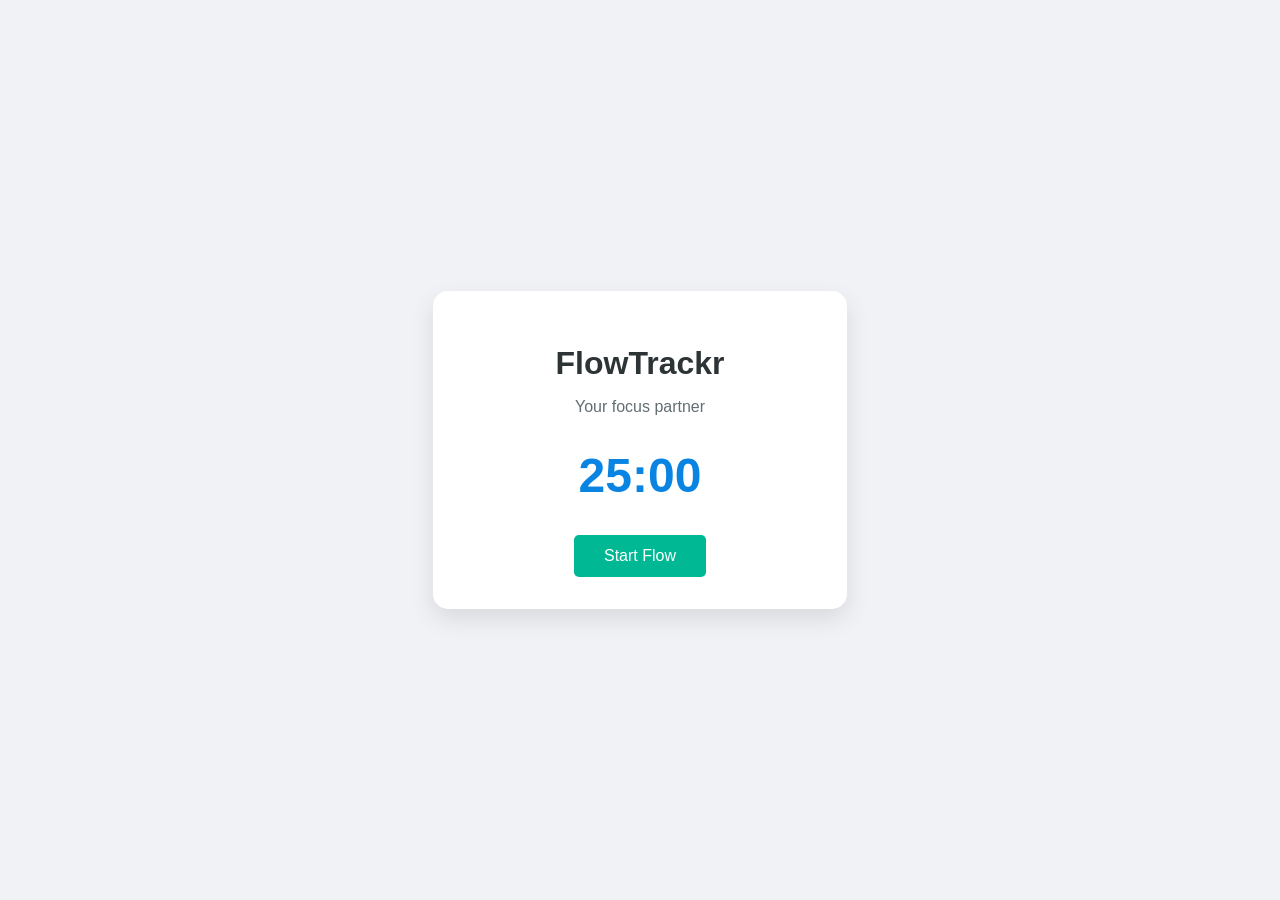
==== index.html @ 6d38076c "Add initial HTML structure for FlowTrackr" ====
<!DOCTYPE html>
<html lang="en">
<head>
    <meta charset="UTF-8">
    <meta name="viewport" content="width=device-width, initial-scale=1.0">
    <title>FlowTrackr | Stay in the Zone</title>
    <style>
        /* This is the CSS to make it look pretty */
        body {
            font-family: 'Segoe UI', Tahoma, Geneva, Verdana, sans-serif;
            background-color: #f0f2f5;
            display: flex;
            justify-content: center;
            align-items: center;
            height: 100vh;
            margin: 0;
        }
        .container {
            background-color: white;
            padding: 2rem;
            border-radius: 15px;
            box-shadow: 0 10px 25px rgba(0,0,0,0.1);
            text-align: center;
            width: 350px;
        }
        h1 { color: #2d3436; margin-bottom: 0.5rem; }
        p { color: #636e72; margin-bottom: 2rem; }
        .timer-display {
            font-size: 3rem;
            font-weight: bold;
            color: #0984e3;
            margin-bottom: 2rem;
        }
        .btn {
            background-color: #00b894;
            color: white;
            border: none;
            padding: 12px 30px;
            border-radius: 5px;
            font-size: 1rem;
            cursor: pointer;
            transition: background 0.3s;
        }
        .btn:hover { background-color: #009475; }
    </style>
</head>
<body>

    <div class="container">
        <h1>FlowTrackr</h1>
        <p>Your focus partner</p>
        
        <div class="timer-display" id="timer">25:00</div>
        
        <button class="btn" onclick="startTimer()">Start Flow</button>
    </div>

    <script>
        // This is the JavaScript to make the timer work
        function startTimer() {
            let timeLeft = 25 * 60;
            const display = document.getElementById('timer');
            
            const countdown = setInterval(() => {
                let minutes = Math.floor(timeLeft / 60);
                let seconds = timeLeft % 60;
                
                seconds = seconds < 10 ? '0' + seconds : seconds;
                display.innerHTML = `${minutes}:${seconds}`;
                
                if (timeLeft <= 0) {
                    clearInterval(countdown);
                    alert("Flow session complete! Take a break.");
                }
                timeLeft--;
            }, 1000);
        }
    </script>

</body>
</html>
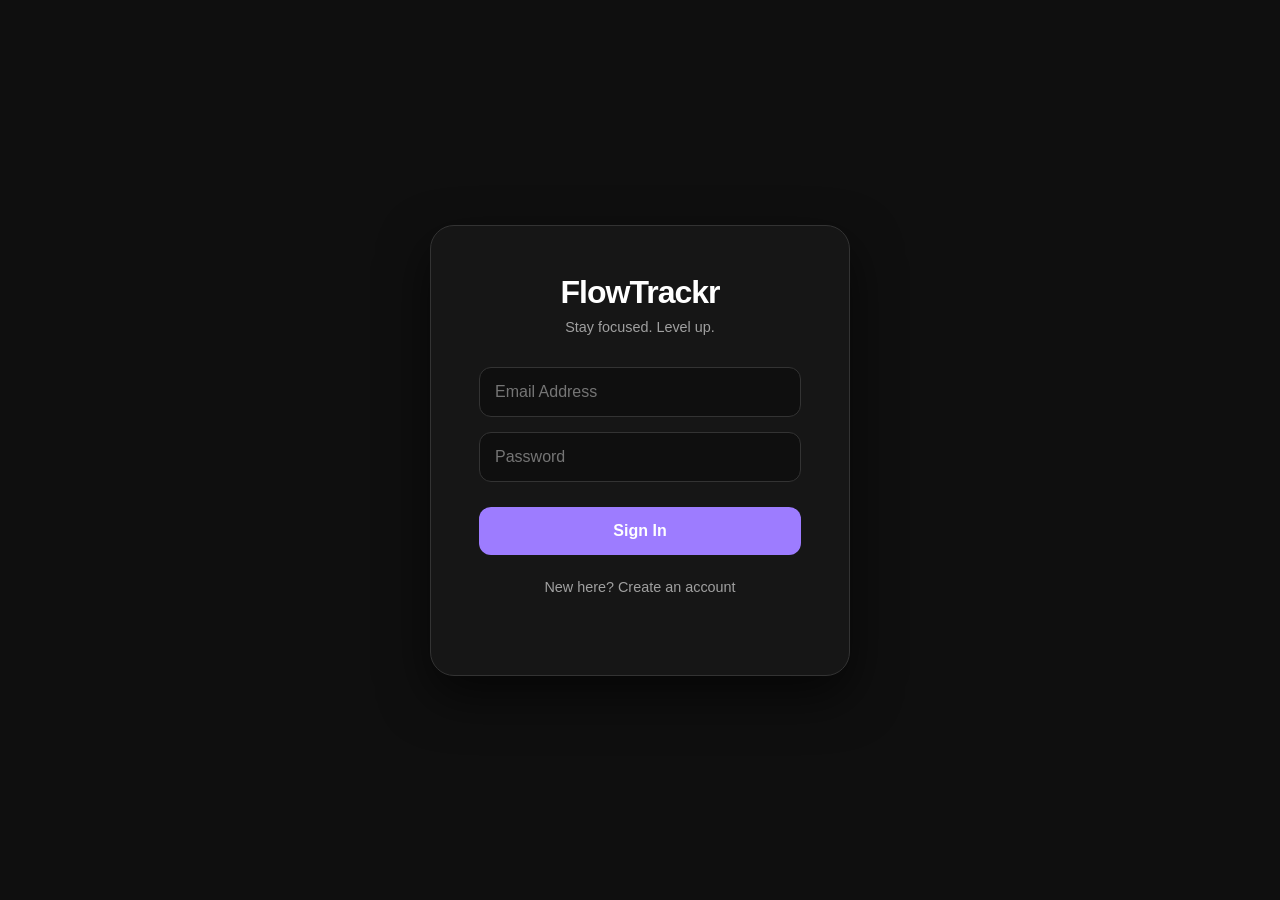
==== commit 7abdf5a1: "Implement login screen and authentication styles Added styles and markup for the login screen and au" ====
--- a/index.html
+++ b/index.html
@@ -3,79 +3,368 @@
 <head>
     <meta charset="UTF-8">
     <meta name="viewport" content="width=device-width, initial-scale=1.0">
-    <title>FlowTrackr | Stay in the Zone</title>
+    <title>FlowTrackr | Dashboard</title>
+    <link rel="stylesheet" href="https://cdnjs.cloudflare.com/ajax/libs/font-awesome/6.4.0/css/all.min.css">
     <style>
-        /* This is the CSS to make it look pretty */
+        :root {
+            --bg-dark: #0f0f0f;
+            --sidebar-bg: #161616;
+            --card-bg: #1c1c1c;
+            --accent-purple: #9d7cff;
+            --text-main: #ffffff;
+            --text-dim: #a0a0a0;
+            --quote-bg: #2d1b4d;
+        }
+
+        /* --- LOGIN SCREEN STYLES --- */
+        #auth-overlay {
+            position: fixed;
+            top: 0;
+            left: 0;
+            width: 100%;
+            height: 100%;
+            background: var(--bg-dark);
+            display: flex;
+            align-items: center;
+            justify-content: center;
+            z-index: 9999;
+        }
+        .auth-card {
+            background: var(--sidebar-bg);
+            padding: 3rem;
+            border-radius: 24px;
+            width: 100%;
+            max-width: 420px;
+            border: 1px solid #333;
+            text-align: center;
+            box-shadow: 0 20px 50px rgba(0,0,0,0.6);
+        }
+        .auth-card h2 {
+            font-size: 2rem;
+            margin-bottom: 0.5rem;
+            letter-spacing: -1px;
+        }
+        .auth-card p {
+            color: var(--text-dim);
+            margin-bottom: 2rem;
+            font-size: 0.9rem;
+        }
+        .auth-input {
+            width: 100%;
+            padding: 15px;
+            margin-bottom: 15px;
+            border-radius: 12px;
+            border: 1px solid #333;
+            background: #0f0f0f;
+            color: white;
+            outline: none;
+            font-size: 1rem;
+            transition: 0.2s;
+        }
+        .auth-input:focus {
+            border-color: var(--accent-purple);
+        }
+        .auth-btn {
+            width: 100%;
+            padding: 15px;
+            border-radius: 12px;
+            border: none;
+            background: var(--accent-purple);
+            color: white;
+            font-weight: 600;
+            cursor: pointer;
+            margin-top: 10px;
+            font-size: 1rem;
+            transition: 0.2s;
+        }
+        .auth-btn:hover {
+            opacity: 0.9;
+            transform: translateY(-2px);
+        }
+        .auth-toggle {
+            margin-top: 1.5rem;
+            font-size: 0.85rem;
+            color: var(--text-dim);
+            cursor: pointer;
+        }
+        .auth-toggle:hover {
+            color: var(--accent-purple);
+        }
+
+        /* --- DASHBOARD STYLES (Original 230-line version) --- */
+        * { margin: 0; padding: 0; box-sizing: border-box; font-family: 'Inter', -apple-system, sans-serif; }
+
         body {
-            font-family: 'Segoe UI', Tahoma, Geneva, Verdana, sans-serif;
-            background-color: #f0f2f5;
-            display: flex;
+            background-color: var(--bg-dark);
+            color: var(--text-main);
+            display: flex;
+            min-height: 100vh;
+        }
+
+        #main-app {
+            display: none; /* Hidden until login */
+            width: 100%;
+        }
+
+        .app-container {
+            display: flex;
+            width: 100%;
+        }
+
+        nav {
+            width: 260px;
+            background-color: var(--sidebar-bg);
+            padding: 2rem 1rem;
+            display: flex;
+            flex-direction: column;
+            border-right: 1px solid #222;
+            height: 100vh;
+            position: sticky;
+            top: 0;
+        }
+
+        .logo-area { margin-bottom: 2rem; padding-left: 10px; }
+        .logo-area h1 { font-size: 1.8rem; font-weight: 800; letter-spacing: -1px; }
+        .logo-area p { color: var(--text-dim); font-size: 0.8rem; margin-top: 4px; }
+
+        .nav-links { list-style: none; flex-grow: 1; }
+        .nav-item {
+            display: flex;
+            align-items: center;
+            padding: 12px 15px;
+            margin-bottom: 8px;
+            border-radius: 12px;
+            color: var(--text-dim);
+            text-decoration: none;
+            transition: 0.2s;
+            font-weight: 500;
+        }
+        .nav-item i { margin-right: 15px; width: 20px; text-align: center; }
+        
+        .nav-item.active {
+            background-color: #f5f3ff;
+            color: #7c3aed;
+        }
+
+        .nav-item:hover:not(.active) {
+            background-color: #252525;
+            color: white;
+        }
+
+        /* Custom Logout Button at bottom of sidebar */
+        .logout-btn {
+            margin-top: auto;
+            color: #ff4d6d;
+            border: 1px solid transparent;
+            cursor: pointer;
+        }
+        .logout-btn:hover {
+            background: rgba(255, 77, 109, 0.1);
+            border-color: #ff4d6d;
+        }
+
+        main {
+            flex: 1;
+            padding: 3rem;
+            max-width: 1100px;
+        }
+
+        .greeting h2 { font-size: 2.2rem; margin-bottom: 8px; }
+        .greeting p { color: var(--text-dim); margin-bottom: 2rem; }
+
+        .quote-banner {
+            background-color: var(--quote-bg);
+            padding: 1.5rem;
+            border-radius: 16px;
+            display: flex;
+            align-items: center;
+            margin-bottom: 2rem;
+            border: 1px solid #3d2b5d;
+        }
+        .quote-banner i {
+            background: rgba(255,255,255,0.1);
+            padding: 10px;
+            border-radius: 10px;
+            margin-right: 15px;
+            color: var(--accent-purple);
+        }
+        .quote-banner p { font-style: italic; color: #e0d5ff; }
+
+        .stats-grid {
+            display: grid;
+            grid-template-columns: 1fr 1fr;
+            gap: 20px;
+            margin-bottom: 3rem;
+        }
+        .stat-card {
+            background: linear-gradient(145deg, #2a1a24, #1c1c1c);
+            padding: 2rem;
+            border-radius: 20px;
+            position: relative;
+            overflow: hidden;
+        }
+        .stat-card.homework { 
+            background: linear-gradient(145deg, #2a1e16, #1c1c1c); 
+        }
+        
+        .stat-card i { font-size: 1.2rem; margin-bottom: 1rem; display: block; }
+        .stat-card .count { font-size: 3rem; font-weight: 700; display: block; }
+        .stat-card .label { color: var(--text-dim); font-size: 0.9rem; }
+
+        .section-title { font-size: 1.4rem; margin-bottom: 1.5rem; }
+        
+        .action-item {
+            background-color: var(--card-bg);
+            padding: 1.2rem;
+            border-radius: 16px;
+            display: flex;
+            align-items: center;
+            margin-bottom: 12px;
+            cursor: pointer;
+            transition: 0.2s;
+        }
+        .action-item:hover { background-color: #252525; }
+        
+        .action-icon {
+            width: 45px;
+            height: 45px;
+            background: #2a1a24;
+            border-radius: 12px;
+            display: flex;
+            align-items: center;
             justify-content: center;
-            align-items: center;
-            height: 100vh;
-            margin: 0;
-        }
-        .container {
-            background-color: white;
-            padding: 2rem;
-            border-radius: 15px;
-            box-shadow: 0 10px 25px rgba(0,0,0,0.1);
-            text-align: center;
-            width: 350px;
-        }
-        h1 { color: #2d3436; margin-bottom: 0.5rem; }
-        p { color: #636e72; margin-bottom: 2rem; }
-        .timer-display {
-            font-size: 3rem;
-            font-weight: bold;
-            color: #0984e3;
-            margin-bottom: 2rem;
-        }
-        .btn {
-            background-color: #00b894;
-            color: white;
-            border: none;
-            padding: 12px 30px;
-            border-radius: 5px;
-            font-size: 1rem;
-            cursor: pointer;
-            transition: background 0.3s;
-        }
-        .btn:hover { background-color: #009475; }
+            margin-right: 15px;
+            color: #ff4d6d;
+        }
+        .action-icon.homework-icon {
+            background: #2a2216;
+            color: #ffb703;
+        }
+        
+        .action-info h4 { font-size: 1rem; margin-bottom: 2px; }
+        .action-info p { font-size: 0.8rem; color: var(--text-dim); }
+        .chevron { margin-left: auto; color: #444; }
+
     </style>
 </head>
 <body>
 
-    <div class="container">
-        <h1>FlowTrackr</h1>
-        <p>Your focus partner</p>
-        
-        <div class="timer-display" id="timer">25:00</div>
-        
-        <button class="btn" onclick="startTimer()">Start Flow</button>
+    <div id="auth-overlay">
+        <div class="auth-card">
+            <h2 id="auth-title">FlowTrackr</h2>
+            <p id="auth-subtitle">Stay focused. Level up.</p>
+            <input type="email" id="email" class="auth-input" placeholder="Email Address">
+            <input type="password" id="password" class="auth-input" placeholder="Password">
+            <button class="auth-btn" onclick="handleAuth()" id="auth-button">Sign In</button>
+            <p class="auth-toggle" onclick="toggleAuthMode()" id="auth-toggle-text">New here? Create an account</p>
+        </div>
     </div>
 
+    <div id="main-app">
+        <div class="app-container">
+            <nav>
+                <div class="logo-area">
+                    <h1>FlowTrackr</h1>
+                    <p>Stay focused. Level up.</p>
+                </div>
+                <div class="nav-links">
+                    <a href="#" class="nav-item active"><i class="fa-solid fa-house"></i> Dashboard</a>
+                    <a href="#" class="nav-item"><i class="fa-solid fa-list-check"></i> Tasks</a>
+                    <a href="#" class="nav-item"><i class="fa-solid fa-book"></i> Homework</a>
+                    <a href="#" class="nav-item"><i class="fa-solid fa-mobile-screen"></i> Challenge</a>
+                    <a href="#" class="nav-item"><i class="fa-solid fa-trophy"></i> Leaderboard</a>
+                    <a href="#" class="nav-item"><i class="fa-solid fa-calendar-days"></i> Calendar</a>
+                    <a href="#" class="nav-item"><i class="fa-solid fa-wand-magic-sparkles"></i> AI Planner</a>
+                    <a href="#" class="nav-item"><i class="fa-solid fa-bullseye"></i> Goals</a>
+                    <a href="#" class="nav-item"><i class="fa-solid fa-graduation-cap"></i> Grades</a>
+                    <a href="#" class="nav-item"><i class="fa-solid fa-gear"></i> Settings</a>
+                    
+                    <div class="nav-item logout-btn" onclick="logout()">
+                        <i class="fa-solid fa-right-from-bracket"></i> Sign Out
+                    </div>
+                </div>
+            </nav>
+
+            <main>
+                <div class="greeting">
+                    <h2 id="user-greeting">Good morning 👋</h2>
+                    <p>Here's your progress today</p>
+                </div>
+
+                <div class="quote-banner">
+                    <i class="fa-solid fa-wand-magic-sparkles"></i>
+                    <p>"Success is built on daily habits, not once-in-a-lifetime effort."</p>
+                </div>
+
+                <div class="stats-grid">
+                    <div class="stat-card">
+                        <i class="fa-solid fa-list-check" style="color: #ff4d6d;"></i>
+                        <span class="count">0</span>
+                        <span class="label">Tasks Remaining</span>
+                    </div>
+                    <div class="stat-card homework">
+                        <i class="fa-solid fa-book" style="color: #ffb703;"></i>
+                        <span class="count">0</span>
+                        <span class="label">Homework Due</span>
+                    </div>
+                </div>
+
+                <h3 class="section-title">Quick Actions</h3>
+                
+                <div class="action-item">
+                    <div class="action-icon"><i class="fa-solid fa-list-check"></i></div>
+                    <div class="action-info">
+                        <h4>Tasks</h4>
+                        <p>Create and complete your tasks</p>
+                    </div>
+                    <i class="fa-solid fa-chevron-right chevron"></i>
+                </div>
+
+                <div class="action-item">
+                    <div class="action-icon homework-icon"><i class="fa-solid fa-book"></i></div>
+                    <div class="action-info">
+                        <h4>Homework</h4>
+                        <p>Track your homework & daily goals</p>
+                    </div>
+                    <i class="fa-solid fa-chevron-right chevron"></i>
+                </div>
+            </main>
+        </div>
+    </div>
+
     <script>
-        // This is the JavaScript to make the timer work
-        function startTimer() {
-            let timeLeft = 25 * 60;
-            const display = document.getElementById('timer');
-            
-            const countdown = setInterval(() => {
-                let minutes = Math.floor(timeLeft / 60);
-                let seconds = timeLeft % 60;
+        let isSignUp = false;
+
+        function toggleAuthMode() {
+            isSignUp = !isSignUp;
+            document.getElementById('auth-title').innerText = isSignUp ? "Create Account" : "FlowTrackr";
+            document.getElementById('auth-button').innerText = isSignUp ? "Sign Up" : "Sign In";
+            document.getElementById('auth-toggle-text').innerText = isSignUp ? "Already have an account? Sign In" : "New here? Create an account";
+        }
+
+        function handleAuth() {
+            const email = document.getElementById('email').value;
+            if(email.includes('@')) {
+                // Success! Hide login, show app
+                document.getElementById('auth-overlay').style.display = 'none';
+                document.getElementById('main-app').style.display = 'block';
                 
-                seconds = seconds < 10 ? '0' + seconds : seconds;
-                display.innerHTML = `${minutes}:${seconds}`;
-                
-                if (timeLeft <= 0) {
-                    clearInterval(countdown);
-                    alert("Flow session complete! Take a break.");
-                }
-                timeLeft--;
-            }, 1000);
+                // Personalize the greeting
+                const name = email.split('@')[0];
+                document.getElementById('user-greeting').innerText = `Good morning, ${name} 👋`;
+            } else {
+                alert("Please enter a valid email address.");
+            }
+        }
+
+        function logout() {
+            // Hide app, show login
+            document.getElementById('auth-overlay').style.display = 'flex';
+            document.getElementById('main-app').style.display = 'none';
+            // Clear inputs
+            document.getElementById('email').value = "";
+            document.getElementById('password').value = "";
         }
     </script>
-
 </body>
 </html>
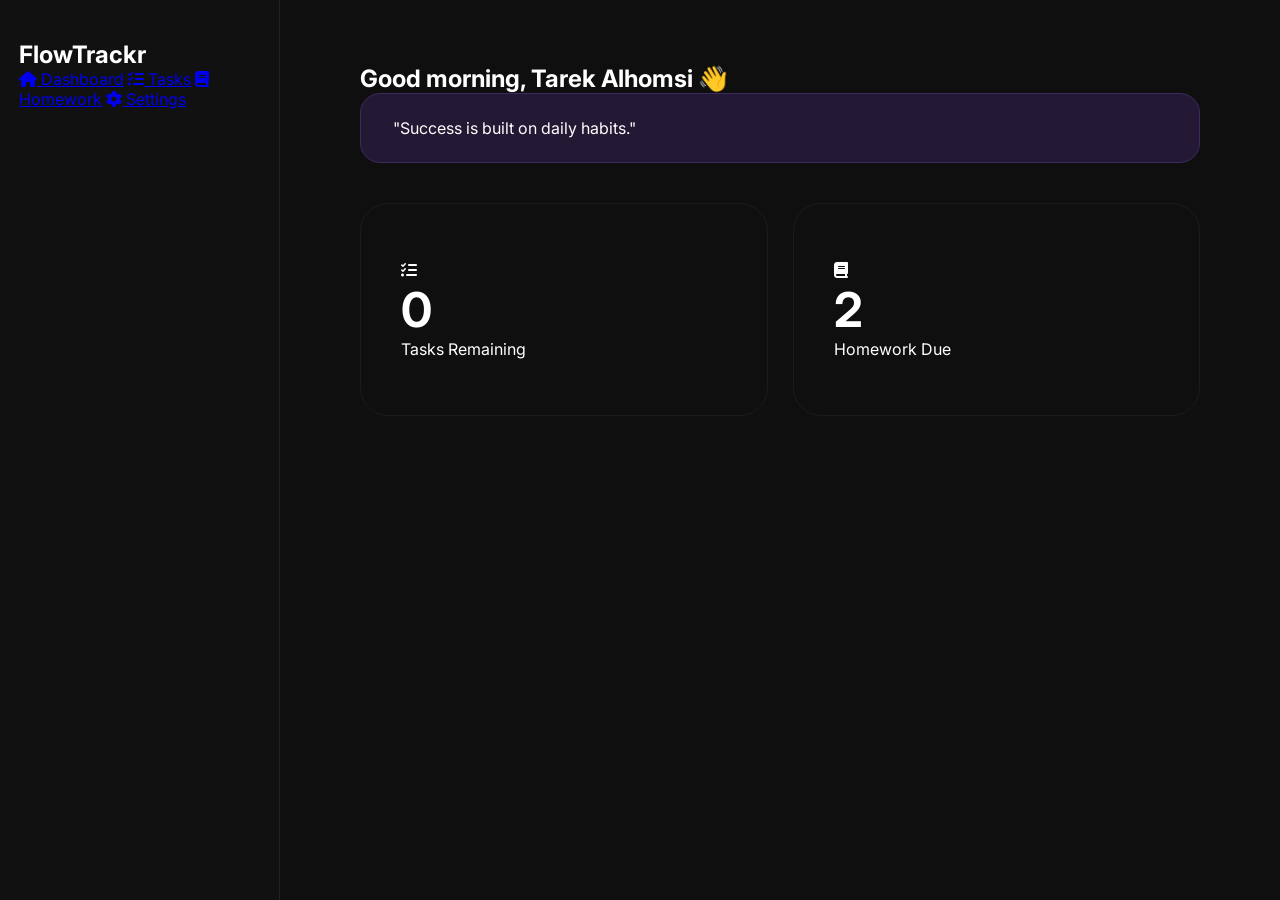
==== commit 47c3a7b2: "Update index.html" ====
--- a/index.html
+++ b/index.html
@@ -2,369 +2,37 @@
 <html lang="en">
 <head>
     <meta charset="UTF-8">
-    <meta name="viewport" content="width=device-width, initial-scale=1.0">
     <title>FlowTrackr | Dashboard</title>
+    <link rel="stylesheet" href="style.css">
     <link rel="stylesheet" href="https://cdnjs.cloudflare.com/ajax/libs/font-awesome/6.4.0/css/all.min.css">
-    <style>
-        :root {
-            --bg-dark: #0f0f0f;
-            --sidebar-bg: #161616;
-            --card-bg: #1c1c1c;
-            --accent-purple: #9d7cff;
-            --text-main: #ffffff;
-            --text-dim: #a0a0a0;
-            --quote-bg: #2d1b4d;
-        }
-
-        /* --- LOGIN SCREEN STYLES --- */
-        #auth-overlay {
-            position: fixed;
-            top: 0;
-            left: 0;
-            width: 100%;
-            height: 100%;
-            background: var(--bg-dark);
-            display: flex;
-            align-items: center;
-            justify-content: center;
-            z-index: 9999;
-        }
-        .auth-card {
-            background: var(--sidebar-bg);
-            padding: 3rem;
-            border-radius: 24px;
-            width: 100%;
-            max-width: 420px;
-            border: 1px solid #333;
-            text-align: center;
-            box-shadow: 0 20px 50px rgba(0,0,0,0.6);
-        }
-        .auth-card h2 {
-            font-size: 2rem;
-            margin-bottom: 0.5rem;
-            letter-spacing: -1px;
-        }
-        .auth-card p {
-            color: var(--text-dim);
-            margin-bottom: 2rem;
-            font-size: 0.9rem;
-        }
-        .auth-input {
-            width: 100%;
-            padding: 15px;
-            margin-bottom: 15px;
-            border-radius: 12px;
-            border: 1px solid #333;
-            background: #0f0f0f;
-            color: white;
-            outline: none;
-            font-size: 1rem;
-            transition: 0.2s;
-        }
-        .auth-input:focus {
-            border-color: var(--accent-purple);
-        }
-        .auth-btn {
-            width: 100%;
-            padding: 15px;
-            border-radius: 12px;
-            border: none;
-            background: var(--accent-purple);
-            color: white;
-            font-weight: 600;
-            cursor: pointer;
-            margin-top: 10px;
-            font-size: 1rem;
-            transition: 0.2s;
-        }
-        .auth-btn:hover {
-            opacity: 0.9;
-            transform: translateY(-2px);
-        }
-        .auth-toggle {
-            margin-top: 1.5rem;
-            font-size: 0.85rem;
-            color: var(--text-dim);
-            cursor: pointer;
-        }
-        .auth-toggle:hover {
-            color: var(--accent-purple);
-        }
-
-        /* --- DASHBOARD STYLES (Original 230-line version) --- */
-        * { margin: 0; padding: 0; box-sizing: border-box; font-family: 'Inter', -apple-system, sans-serif; }
-
-        body {
-            background-color: var(--bg-dark);
-            color: var(--text-main);
-            display: flex;
-            min-height: 100vh;
-        }
-
-        #main-app {
-            display: none; /* Hidden until login */
-            width: 100%;
-        }
-
-        .app-container {
-            display: flex;
-            width: 100%;
-        }
-
-        nav {
-            width: 260px;
-            background-color: var(--sidebar-bg);
-            padding: 2rem 1rem;
-            display: flex;
-            flex-direction: column;
-            border-right: 1px solid #222;
-            height: 100vh;
-            position: sticky;
-            top: 0;
-        }
-
-        .logo-area { margin-bottom: 2rem; padding-left: 10px; }
-        .logo-area h1 { font-size: 1.8rem; font-weight: 800; letter-spacing: -1px; }
-        .logo-area p { color: var(--text-dim); font-size: 0.8rem; margin-top: 4px; }
-
-        .nav-links { list-style: none; flex-grow: 1; }
-        .nav-item {
-            display: flex;
-            align-items: center;
-            padding: 12px 15px;
-            margin-bottom: 8px;
-            border-radius: 12px;
-            color: var(--text-dim);
-            text-decoration: none;
-            transition: 0.2s;
-            font-weight: 500;
-        }
-        .nav-item i { margin-right: 15px; width: 20px; text-align: center; }
-        
-        .nav-item.active {
-            background-color: #f5f3ff;
-            color: #7c3aed;
-        }
-
-        .nav-item:hover:not(.active) {
-            background-color: #252525;
-            color: white;
-        }
-
-        /* Custom Logout Button at bottom of sidebar */
-        .logout-btn {
-            margin-top: auto;
-            color: #ff4d6d;
-            border: 1px solid transparent;
-            cursor: pointer;
-        }
-        .logout-btn:hover {
-            background: rgba(255, 77, 109, 0.1);
-            border-color: #ff4d6d;
-        }
-
-        main {
-            flex: 1;
-            padding: 3rem;
-            max-width: 1100px;
-        }
-
-        .greeting h2 { font-size: 2.2rem; margin-bottom: 8px; }
-        .greeting p { color: var(--text-dim); margin-bottom: 2rem; }
-
-        .quote-banner {
-            background-color: var(--quote-bg);
-            padding: 1.5rem;
-            border-radius: 16px;
-            display: flex;
-            align-items: center;
-            margin-bottom: 2rem;
-            border: 1px solid #3d2b5d;
-        }
-        .quote-banner i {
-            background: rgba(255,255,255,0.1);
-            padding: 10px;
-            border-radius: 10px;
-            margin-right: 15px;
-            color: var(--accent-purple);
-        }
-        .quote-banner p { font-style: italic; color: #e0d5ff; }
-
-        .stats-grid {
-            display: grid;
-            grid-template-columns: 1fr 1fr;
-            gap: 20px;
-            margin-bottom: 3rem;
-        }
-        .stat-card {
-            background: linear-gradient(145deg, #2a1a24, #1c1c1c);
-            padding: 2rem;
-            border-radius: 20px;
-            position: relative;
-            overflow: hidden;
-        }
-        .stat-card.homework { 
-            background: linear-gradient(145deg, #2a1e16, #1c1c1c); 
-        }
-        
-        .stat-card i { font-size: 1.2rem; margin-bottom: 1rem; display: block; }
-        .stat-card .count { font-size: 3rem; font-weight: 700; display: block; }
-        .stat-card .label { color: var(--text-dim); font-size: 0.9rem; }
-
-        .section-title { font-size: 1.4rem; margin-bottom: 1.5rem; }
-        
-        .action-item {
-            background-color: var(--card-bg);
-            padding: 1.2rem;
-            border-radius: 16px;
-            display: flex;
-            align-items: center;
-            margin-bottom: 12px;
-            cursor: pointer;
-            transition: 0.2s;
-        }
-        .action-item:hover { background-color: #252525; }
-        
-        .action-icon {
-            width: 45px;
-            height: 45px;
-            background: #2a1a24;
-            border-radius: 12px;
-            display: flex;
-            align-items: center;
-            justify-content: center;
-            margin-right: 15px;
-            color: #ff4d6d;
-        }
-        .action-icon.homework-icon {
-            background: #2a2216;
-            color: #ffb703;
-        }
-        
-        .action-info h4 { font-size: 1rem; margin-bottom: 2px; }
-        .action-info p { font-size: 0.8rem; color: var(--text-dim); }
-        .chevron { margin-left: auto; color: #444; }
-
-    </style>
 </head>
 <body>
-
-    <div id="auth-overlay">
-        <div class="auth-card">
-            <h2 id="auth-title">FlowTrackr</h2>
-            <p id="auth-subtitle">Stay focused. Level up.</p>
-            <input type="email" id="email" class="auth-input" placeholder="Email Address">
-            <input type="password" id="password" class="auth-input" placeholder="Password">
-            <button class="auth-btn" onclick="handleAuth()" id="auth-button">Sign In</button>
-            <p class="auth-toggle" onclick="toggleAuthMode()" id="auth-toggle-text">New here? Create an account</p>
+    <nav>
+        <div class="logo"><h1>FlowTrackr</h1></div>
+        <div class="nav-links">
+            <a href="index.html" class="nav-link active"><i class="fa-solid fa-house"></i> Dashboard</a>
+            <a href="tasks.html" class="nav-link"><i class="fa-solid fa-list-check"></i> Tasks</a>
+            <a href="homework.html" class="nav-link"><i class="fa-solid fa-book"></i> Homework</a>
+            <a href="settings.html" class="nav-link"><i class="fa-solid fa-gear"></i> Settings</a>
         </div>
-    </div>
-
-    <div id="main-app">
-        <div class="app-container">
-            <nav>
-                <div class="logo-area">
-                    <h1>FlowTrackr</h1>
-                    <p>Stay focused. Level up.</p>
-                </div>
-                <div class="nav-links">
-                    <a href="#" class="nav-item active"><i class="fa-solid fa-house"></i> Dashboard</a>
-                    <a href="#" class="nav-item"><i class="fa-solid fa-list-check"></i> Tasks</a>
-                    <a href="#" class="nav-item"><i class="fa-solid fa-book"></i> Homework</a>
-                    <a href="#" class="nav-item"><i class="fa-solid fa-mobile-screen"></i> Challenge</a>
-                    <a href="#" class="nav-item"><i class="fa-solid fa-trophy"></i> Leaderboard</a>
-                    <a href="#" class="nav-item"><i class="fa-solid fa-calendar-days"></i> Calendar</a>
-                    <a href="#" class="nav-item"><i class="fa-solid fa-wand-magic-sparkles"></i> AI Planner</a>
-                    <a href="#" class="nav-item"><i class="fa-solid fa-bullseye"></i> Goals</a>
-                    <a href="#" class="nav-item"><i class="fa-solid fa-graduation-cap"></i> Grades</a>
-                    <a href="#" class="nav-item"><i class="fa-solid fa-gear"></i> Settings</a>
-                    
-                    <div class="nav-item logout-btn" onclick="logout()">
-                        <i class="fa-solid fa-right-from-bracket"></i> Sign Out
-                    </div>
-                </div>
-            </nav>
-
-            <main>
-                <div class="greeting">
-                    <h2 id="user-greeting">Good morning 👋</h2>
-                    <p>Here's your progress today</p>
-                </div>
-
-                <div class="quote-banner">
-                    <i class="fa-solid fa-wand-magic-sparkles"></i>
-                    <p>"Success is built on daily habits, not once-in-a-lifetime effort."</p>
-                </div>
-
-                <div class="stats-grid">
-                    <div class="stat-card">
-                        <i class="fa-solid fa-list-check" style="color: #ff4d6d;"></i>
-                        <span class="count">0</span>
-                        <span class="label">Tasks Remaining</span>
-                    </div>
-                    <div class="stat-card homework">
-                        <i class="fa-solid fa-book" style="color: #ffb703;"></i>
-                        <span class="count">0</span>
-                        <span class="label">Homework Due</span>
-                    </div>
-                </div>
-
-                <h3 class="section-title">Quick Actions</h3>
-                
-                <div class="action-item">
-                    <div class="action-icon"><i class="fa-solid fa-list-check"></i></div>
-                    <div class="action-info">
-                        <h4>Tasks</h4>
-                        <p>Create and complete your tasks</p>
-                    </div>
-                    <i class="fa-solid fa-chevron-right chevron"></i>
-                </div>
-
-                <div class="action-item">
-                    <div class="action-icon homework-icon"><i class="fa-solid fa-book"></i></div>
-                    <div class="action-info">
-                        <h4>Homework</h4>
-                        <p>Track your homework & daily goals</p>
-                    </div>
-                    <i class="fa-solid fa-chevron-right chevron"></i>
-                </div>
-            </main>
+    </nav>
+    <main>
+        <h2>Good morning, Tarek Alhomsi 👋</h2>
+        <div class="quote-banner">
+            <p>"Success is built on daily habits."</p>
         </div>
-    </div>
-
-    <script>
-        let isSignUp = false;
-
-        function toggleAuthMode() {
-            isSignUp = !isSignUp;
-            document.getElementById('auth-title').innerText = isSignUp ? "Create Account" : "FlowTrackr";
-            document.getElementById('auth-button').innerText = isSignUp ? "Sign Up" : "Sign In";
-            document.getElementById('auth-toggle-text').innerText = isSignUp ? "Already have an account? Sign In" : "New here? Create an account";
-        }
-
-        function handleAuth() {
-            const email = document.getElementById('email').value;
-            if(email.includes('@')) {
-                // Success! Hide login, show app
-                document.getElementById('auth-overlay').style.display = 'none';
-                document.getElementById('main-app').style.display = 'block';
-                
-                // Personalize the greeting
-                const name = email.split('@')[0];
-                document.getElementById('user-greeting').innerText = `Good morning, ${name} 👋`;
-            } else {
-                alert("Please enter a valid email address.");
-            }
-        }
-
-        function logout() {
-            // Hide app, show login
-            document.getElementById('auth-overlay').style.display = 'flex';
-            document.getElementById('main-app').style.display = 'none';
-            // Clear inputs
-            document.getElementById('email').value = "";
-            document.getElementById('password').value = "";
-        }
-    </script>
+        <div class="stats-grid">
+            <div class="stat-card card-tasks">
+                <i class="fa-solid fa-list-check" style="color: var(--accent-pink);"></i>
+                <h1 style="font-size: 3rem;">0</h1>
+                <p>Tasks Remaining</p>
+            </div>
+            <div class="stat-card card-homework">
+                <i class="fa-solid fa-book" style="color: var(--accent-orange);"></i>
+                <h1 style="font-size: 3rem;">2</h1>
+                <p>Homework Due</p>
+            </div>
+        </div>
+    </main>
 </body>
 </html>
--- a/style.css
+++ b/style.css
@@ -0,0 +1,157 @@
+@import url('https://fonts.googleapis.com/css2?family=Inter:wght@400;500;600;700;800&display=swap');
+
+:root {
+    --bg-dark: #0f0f0f;
+    --sidebar-bg: #111111;
+    --card-bg: #1c1c1c;
+    --accent-purple: #9d7cff;
+    --text-main: #ffffff;
+    --text-dim: #a0a0a0;
+    
+    /* Exact colors from your screenshots */
+    --active-sidebar-bg: #f5f3ff;
+    --active-sidebar-text: #7c3aed;
+    --card-red: linear-gradient(145deg, #2a1a24 0%, #161616 100%);
+    --card-orange: linear-gradient(145deg, #2a2216 0%, #161616 100%);
+    --banner-purple: #231934;
+}
+
+* { 
+    margin: 0; 
+    padding: 0; 
+    box-sizing: border-box; 
+    font-family: 'Inter', sans-serif; 
+}
+
+body { 
+    background-color: var(--bg-dark); 
+    color: var(--text-main); 
+    display: flex; 
+    min-height: 100vh;
+}
+
+/* --- SIDEBAR --- */
+nav {
+    width: 280px;
+    background-color: var(--sidebar-bg);
+    padding: 2.5rem 1.2rem;
+    height: 100vh;
+    position: sticky;
+    top: 0;
+    display: flex;
+    flex-direction: column;
+    border-right: 1px solid #222;
+}
+
+.logo-area h1 { 
+    font-size: 1.8rem; 
+    font-weight: 800; 
+    letter-spacing: -1.5px; 
+    margin-bottom: 2.5rem; 
+    padding-left: 10px;
+}
+
+.nav-item {
+    display: flex;
+    align-items: center;
+    padding: 14px 18px;
+    margin-bottom: 8px;
+    border-radius: 14px;
+    color: var(--text-dim);
+    text-decoration: none;
+    font-weight: 500;
+    font-size: 1rem;
+    transition: 0.2s ease;
+}
+
+.nav-item i { 
+    margin-right: 15px; 
+    width: 20px; 
+    text-align: center;
+    font-size: 1.1rem;
+}
+
+/* THE ACTIVE STATE - Purple background, purple text */
+.nav-item.active {
+    background-color: var(--active-sidebar-bg);
+    color: var(--active-sidebar-text);
+    font-weight: 700;
+}
+
+/* --- MAIN CONTENT --- */
+main {
+    flex: 1;
+    padding: 4rem 5rem;
+    max-width: 1400px;
+}
+
+.greeting-title {
+    font-size: 3rem;
+    font-weight: 700;
+    letter-spacing: -1.2px;
+    margin-bottom: 0.5rem;
+}
+
+.sub-text {
+    color: var(--text-dim);
+    font-size: 1.1rem;
+    margin-bottom: 2.5rem;
+}
+
+/* Quote Banner */
+.quote-banner {
+    background: var(--banner-purple);
+    padding: 1.5rem 2rem;
+    border-radius: 20px;
+    border: 1px solid #3d2b5d;
+    display: flex;
+    align-items: center;
+    gap: 15px;
+    margin-bottom: 2.5rem;
+}
+
+/* Dashboard Stats */
+.stats-grid {
+    display: grid;
+    grid-template-columns: 1fr 1fr;
+    gap: 25px;
+    margin-bottom: 3rem;
+}
+
+.stat-card {
+    padding: 3.5rem 2.5rem;
+    border-radius: 28px;
+    border: 1px solid rgba(255,255,255,0.05);
+    position: relative;
+}
+
+.stat-card.tasks { background: var(--card-red); border-color: #3d2434; }
+.stat-card.homework { background: var(--card-orange); border-color: #3d301d; }
+
+.stat-card .count {
+    font-size: 4.5rem;
+    font-weight: 800;
+    display: block;
+    line-height: 1;
+    margin-bottom: 10px;
+}
+
+.stat-card .label {
+    color: var(--text-dim);
+    font-size: 1.1rem;
+    font-weight: 500;
+}
+
+/* Buttons */
+.btn-action {
+    background: #1c1c1c;
+    border: 1px solid #333;
+    color: white;
+    padding: 12px 24px;
+    border-radius: 14px;
+    font-weight: 600;
+    cursor: pointer;
+    display: flex;
+    align-items: center;
+    gap: 10px;
+}
